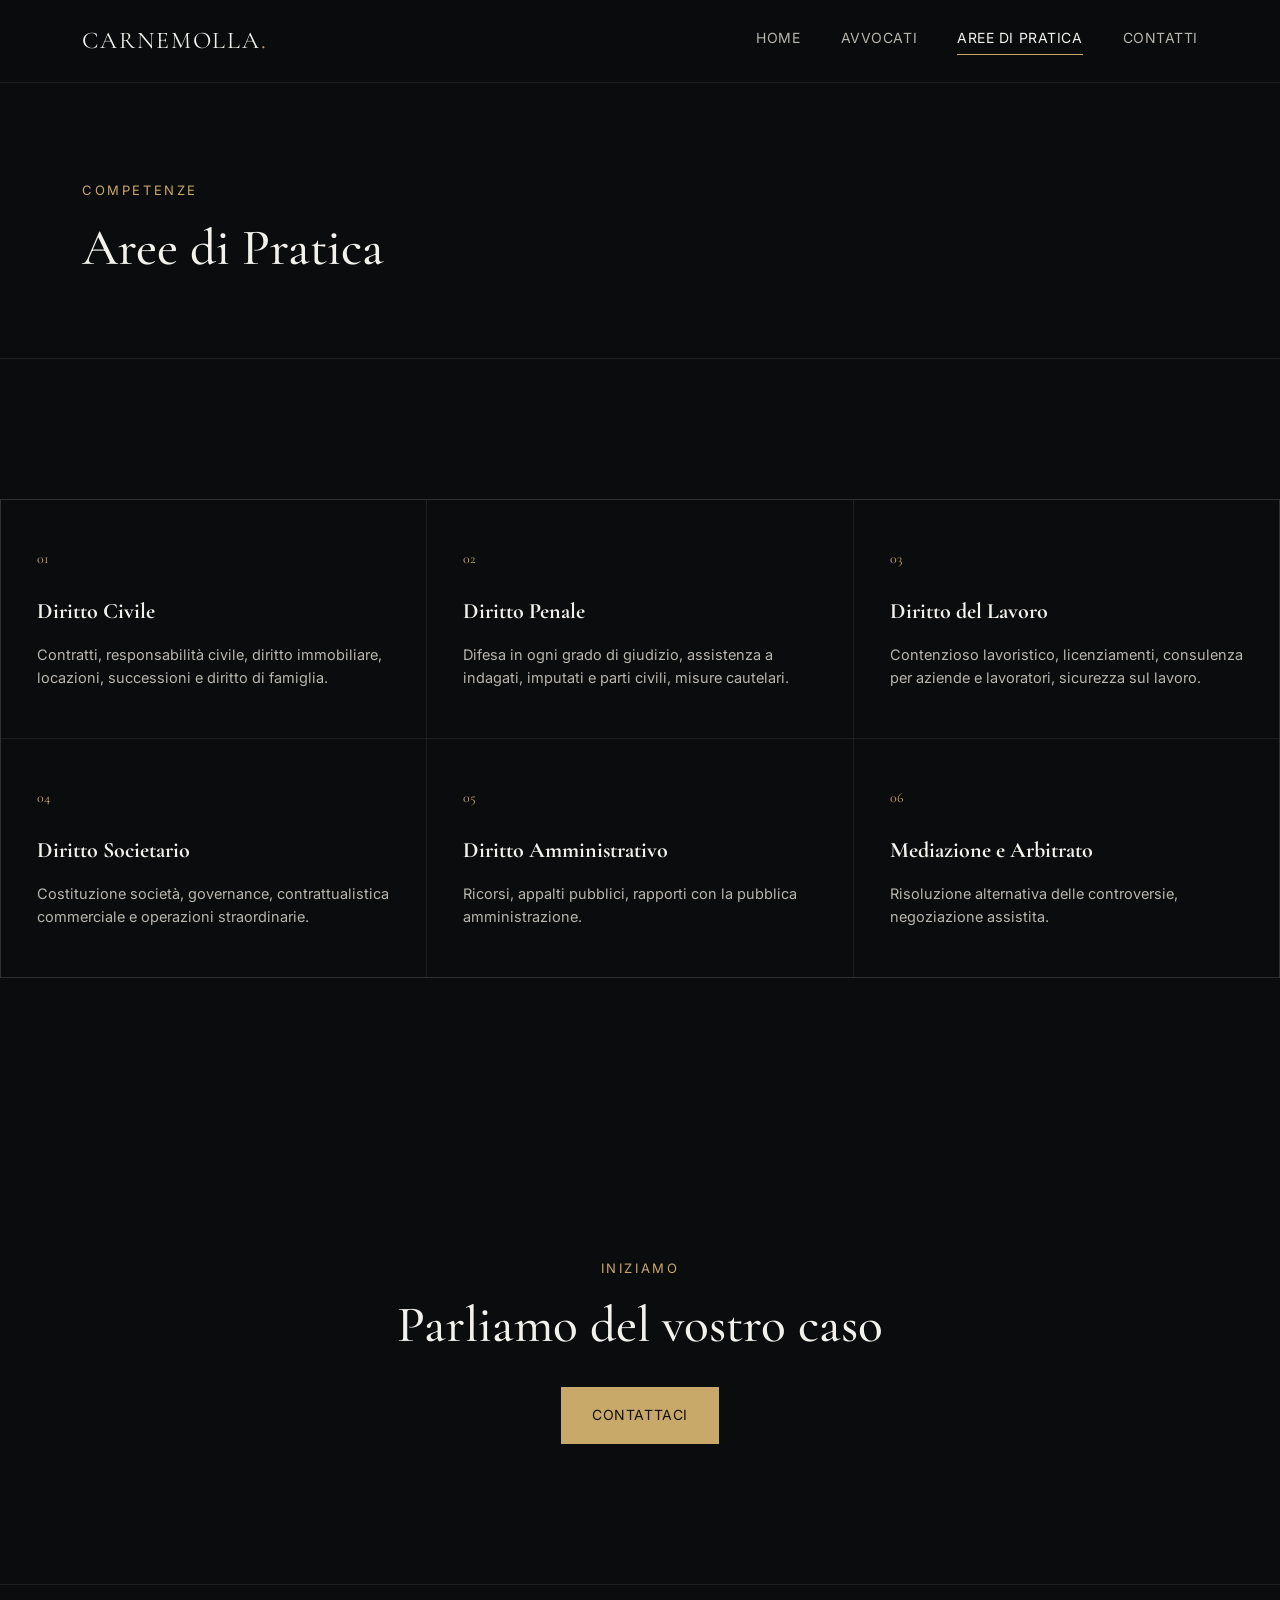
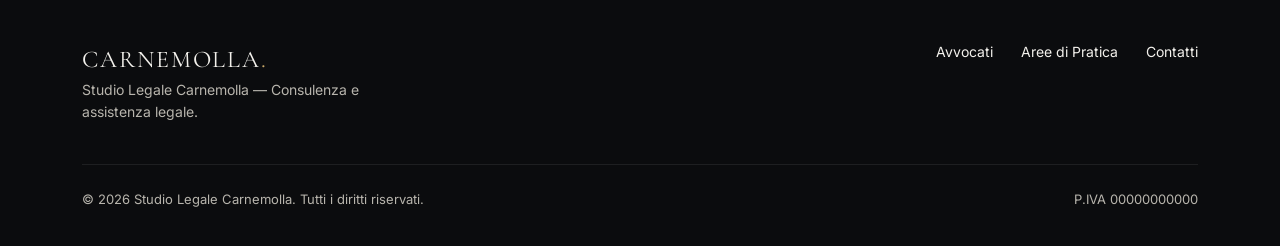
==== aree-di-pratica.html @ fe83323b "Crea sito statico moderno per Studio Legale Carnemolla Aggiunge home, pagina avvocati, aree di prati" ====
<!doctype html>
<html lang="it">
<head>
<meta charset="UTF-8" />
<meta name="viewport" content="width=device-width, initial-scale=1.0" />
<title>Aree di Pratica — Studio Legale Carnemolla</title>
<meta name="description" content="Aree di competenza dello Studio Legale Carnemolla." />
<link rel="preconnect" href="https://fonts.googleapis.com" />
<link href="https://fonts.googleapis.com/css2?family=Cormorant+Garamond:wght@400;500;600&family=Inter:wght@400;500;600&display=swap" rel="stylesheet" />
<link rel="stylesheet" href="css/style.css" />
</head>
<body>

<header>
  <nav class="nav">
    <a href="index.html" class="logo">Carnemolla<span>.</span></a>
    <div class="nav-links">
      <a href="index.html">Home</a>
      <a href="avvocati.html">Avvocati</a>
      <a href="aree-di-pratica.html" class="active">Aree di Pratica</a>
      <a href="contatti.html">Contatti</a>
    </div>
    <button class="nav-toggle" aria-label="Menu"><span></span><span></span><span></span></button>
  </nav>
</header>

<section class="page-header">
  <div class="container">
    <div class="eyebrow">Competenze</div>
    <h1 class="section-title">Aree di Pratica</h1>
  </div>
</section>

<section>
  <div class="areas-grid">
    <div class="area-card reveal">
      <div class="area-num">01</div>
      <h3>Diritto Civile</h3>
      <p>Contratti, responsabilità civile, diritto immobiliare, locazioni, successioni e diritto di famiglia.</p>
    </div>
    <div class="area-card reveal">
      <div class="area-num">02</div>
      <h3>Diritto Penale</h3>
      <p>Difesa in ogni grado di giudizio, assistenza a indagati, imputati e parti civili, misure cautelari.</p>
    </div>
    <div class="area-card reveal">
      <div class="area-num">03</div>
      <h3>Diritto del Lavoro</h3>
      <p>Contenzioso lavoristico, licenziamenti, consulenza per aziende e lavoratori, sicurezza sul lavoro.</p>
    </div>
    <div class="area-card reveal">
      <div class="area-num">04</div>
      <h3>Diritto Societario</h3>
      <p>Costituzione società, governance, contrattualistica commerciale e operazioni straordinarie.</p>
    </div>
    <div class="area-card reveal">
      <div class="area-num">05</div>
      <h3>Diritto Amministrativo</h3>
      <p>Ricorsi, appalti pubblici, rapporti con la pubblica amministrazione.</p>
    </div>
    <div class="area-card reveal">
      <div class="area-num">06</div>
      <h3>Mediazione e Arbitrato</h3>
      <p>Risoluzione alternativa delle controversie, negoziazione assistita.</p>
    </div>
  </div>
</section>

<section class="cta">
  <div class="container">
    <div class="reveal">
      <div class="eyebrow">Iniziamo</div>
      <h2 class="section-title">Parliamo del vostro caso</h2>
      <div class="cta-actions">
        <a href="contatti.html" class="btn btn-primary">Contattaci</a>
      </div>
    </div>
  </div>
</section>

<footer>
  <div class="container">
    <div class="footer-grid">
      <div>
        <a href="index.html" class="logo">Carnemolla<span>.</span></a>
        <p>Studio Legale Carnemolla — Consulenza e assistenza legale.</p>
      </div>
      <div class="footer-links">
        <a href="avvocati.html">Avvocati</a>
        <a href="aree-di-pratica.html">Aree di Pratica</a>
        <a href="contatti.html">Contatti</a>
      </div>
    </div>
    <div class="footer-bottom">
      <span>&copy; 2026 Studio Legale Carnemolla. Tutti i diritti riservati.</span>
      <span>P.IVA 00000000000</span>
    </div>
  </div>
</footer>

<script src="js/main.js"></script>
</body>
</html>
---- css/style.css ----
:root {
  --bg: #0b0c0e;
  --bg-soft: #121316;
  --ink: #f3f1ec;
  --ink-dim: #b8b5ad;
  --gold: #c9a96a;
  --line: rgba(255, 255, 255, 0.08);
  --max-w: 1180px;
  --serif: "Cormorant Garamond", Georgia, serif;
  --sans: "Inter", -apple-system, system-ui, sans-serif;
}

* { margin: 0; padding: 0; box-sizing: border-box; }

html { scroll-behavior: smooth; }

body {
  background: var(--bg);
  color: var(--ink);
  font-family: var(--sans);
  font-size: 16px;
  line-height: 1.6;
  -webkit-font-smoothing: antialiased;
}

img { max-width: 100%; display: block; }

a { color: inherit; text-decoration: none; }

.container {
  max-width: var(--max-w);
  margin: 0 auto;
  padding: 0 32px;
}

/* ---------- Header ---------- */
header {
  position: fixed;
  top: 0;
  left: 0;
  right: 0;
  z-index: 100;
  background: rgba(11, 12, 14, 0.7);
  backdrop-filter: blur(14px);
  border-bottom: 1px solid var(--line);
  transition: background 0.3s ease;
}

.nav {
  display: flex;
  align-items: center;
  justify-content: space-between;
  padding: 22px 32px;
  max-width: var(--max-w);
  margin: 0 auto;
}

.logo {
  font-family: var(--serif);
  font-size: 24px;
  letter-spacing: 0.08em;
  text-transform: uppercase;
}

.logo span { color: var(--gold); }

.nav-links {
  display: flex;
  gap: 40px;
  font-size: 14px;
  letter-spacing: 0.04em;
  text-transform: uppercase;
}

.nav-links a {
  position: relative;
  padding-bottom: 6px;
  color: var(--ink-dim);
  transition: color 0.25s ease;
}

.nav-links a:hover,
.nav-links a.active { color: var(--ink); }

.nav-links a::after {
  content: "";
  position: absolute;
  left: 0; bottom: 0;
  width: 0; height: 1px;
  background: var(--gold);
  transition: width 0.25s ease;
}

.nav-links a:hover::after,
.nav-links a.active::after { width: 100%; }

.nav-toggle {
  display: none;
  flex-direction: column;
  gap: 5px;
  cursor: pointer;
  background: none;
  border: none;
}
.nav-toggle span {
  width: 26px; height: 1px;
  background: var(--ink);
}

/* ---------- Hero ---------- */
.hero {
  min-height: 100vh;
  display: flex;
  align-items: center;
  position: relative;
  overflow: hidden;
  padding-top: 100px;
}

.hero::before {
  content: "";
  position: absolute;
  inset: 0;
  background:
    radial-gradient(circle at 80% 20%, rgba(201, 169, 106, 0.12), transparent 60%),
    radial-gradient(circle at 10% 80%, rgba(201, 169, 106, 0.08), transparent 55%);
  pointer-events: none;
}

.hero-content {
  max-width: var(--max-w);
  margin: 0 auto;
  padding: 0 32px;
  position: relative;
}

.hero-eyebrow {
  font-size: 13px;
  letter-spacing: 0.2em;
  text-transform: uppercase;
  color: var(--gold);
  margin-bottom: 24px;
  opacity: 0;
  animation: fadeUp 0.8s ease forwards;
  animation-delay: 0.1s;
}

.hero h1 {
  font-family: var(--serif);
  font-weight: 500;
  font-size: clamp(44px, 7vw, 92px);
  line-height: 1.05;
  max-width: 880px;
  opacity: 0;
  animation: fadeUp 0.9s ease forwards;
  animation-delay: 0.25s;
}

.hero h1 em { color: var(--gold); font-style: normal; }

.hero p {
  margin-top: 28px;
  max-width: 520px;
  color: var(--ink-dim);
  font-size: 18px;
  opacity: 0;
  animation: fadeUp 0.9s ease forwards;
  animation-delay: 0.4s;
}

.hero-actions {
  margin-top: 44px;
  display: flex;
  gap: 20px;
  opacity: 0;
  animation: fadeUp 0.9s ease forwards;
  animation-delay: 0.55s;
}

@keyframes fadeUp {
  from { opacity: 0; transform: translateY(24px); }
  to { opacity: 1; transform: translateY(0); }
}

.btn {
  display: inline-flex;
  align-items: center;
  gap: 10px;
  padding: 16px 30px;
  font-size: 14px;
  letter-spacing: 0.04em;
  text-transform: uppercase;
  border: 1px solid var(--ink);
  transition: all 0.3s ease;
}

.btn-primary {
  background: var(--gold);
  border-color: var(--gold);
  color: #14120a;
}
.btn-primary:hover { background: transparent; color: var(--gold); }

.btn-ghost { color: var(--ink); }
.btn-ghost:hover { background: var(--ink); color: var(--bg); }

.scroll-cue {
  position: absolute;
  bottom: 40px;
  left: 32px;
  display: flex;
  align-items: center;
  gap: 12px;
  font-size: 12px;
  letter-spacing: 0.15em;
  text-transform: uppercase;
  color: var(--ink-dim);
}
.scroll-cue::before {
  content: "";
  width: 1px;
  height: 36px;
  background: linear-gradient(var(--gold), transparent);
}

/* ---------- Section base ---------- */
section { padding: 140px 0; }

.eyebrow {
  font-size: 13px;
  letter-spacing: 0.2em;
  text-transform: uppercase;
  color: var(--gold);
  margin-bottom: 18px;
}

.section-title {
  font-family: var(--serif);
  font-weight: 500;
  font-size: clamp(32px, 4vw, 52px);
  max-width: 700px;
  line-height: 1.15;
}

.section-intro {
  display: flex;
  justify-content: space-between;
  align-items: flex-end;
  gap: 40px;
  margin-bottom: 80px;
  flex-wrap: wrap;
}

.section-intro p {
  max-width: 380px;
  color: var(--ink-dim);
}

/* ---------- Reveal animation ---------- */
.reveal {
  opacity: 0;
  transform: translateY(30px);
  transition: opacity 0.8s ease, transform 0.8s ease;
}
.reveal.is-visible { opacity: 1; transform: translateY(0); }

/* ---------- Team grid ---------- */
.team-grid {
  display: grid;
  grid-template-columns: repeat(3, 1fr);
  gap: 2px;
  background: var(--line);
}

.team-card {
  background: var(--bg);
  padding: 0;
  position: relative;
  overflow: hidden;
}

.team-photo {
  aspect-ratio: 3/4;
  background: linear-gradient(160deg, #1c1d21, #0e0f11);
  display: flex;
  align-items: center;
  justify-content: center;
  position: relative;
  overflow: hidden;
}

.team-photo img {
  width: 100%; height: 100%;
  object-fit: cover;
  filter: grayscale(15%);
  transition: transform 0.6s ease, filter 0.6s ease;
}

.team-card:hover .team-photo img {
  transform: scale(1.05);
  filter: grayscale(0%);
}

.team-photo .placeholder-mark {
  font-family: var(--serif);
  font-size: 80px;
  color: rgba(255,255,255,0.08);
}

.team-info { padding: 32px 28px 40px; }

.team-info h3 {
  font-family: var(--serif);
  font-size: 26px;
  margin-bottom: 6px;
}

.team-role {
  color: var(--gold);
  font-size: 13px;
  letter-spacing: 0.1em;
  text-transform: uppercase;
  margin-bottom: 16px;
}

.team-bio { color: var(--ink-dim); font-size: 15px; }

/* ---------- Practice areas ---------- */
.areas-grid {
  display: grid;
  grid-template-columns: repeat(3, 1fr);
  gap: 1px;
  background: var(--line);
  border: 1px solid var(--line);
}

.area-card {
  background: var(--bg);
  padding: 48px 36px;
  transition: background 0.3s ease;
}

.area-card:hover { background: var(--bg-soft); }

.area-num {
  font-family: var(--serif);
  color: var(--gold);
  font-size: 14px;
  margin-bottom: 24px;
}

.area-card h3 {
  font-family: var(--serif);
  font-size: 22px;
  margin-bottom: 14px;
}

.area-card p { color: var(--ink-dim); font-size: 14.5px; }

/* ---------- Stats band ---------- */
.stats {
  border-top: 1px solid var(--line);
  border-bottom: 1px solid var(--line);
  padding: 80px 0;
}
.stats-grid {
  display: grid;
  grid-template-columns: repeat(4, 1fr);
  gap: 40px;
  text-align: center;
}
.stat-num {
  font-family: var(--serif);
  font-size: 48px;
  color: var(--gold);
}
.stat-label {
  margin-top: 8px;
  font-size: 13px;
  letter-spacing: 0.08em;
  text-transform: uppercase;
  color: var(--ink-dim);
}

/* ---------- CTA ---------- */
.cta {
  text-align: center;
}
.cta .section-title { margin: 0 auto 32px; }
.cta-actions { display: flex; justify-content: center; gap: 20px; }

/* ---------- Contact ---------- */
.contact-grid {
  display: grid;
  grid-template-columns: 1.1fr 0.9fr;
  gap: 80px;
}

.contact-info h3 {
  font-family: var(--serif);
  font-size: 22px;
  margin: 36px 0 10px;
}
.contact-info h3:first-child { margin-top: 0; }
.contact-info p { color: var(--ink-dim); }
.contact-info a:hover { color: var(--gold); }

form { display: flex; flex-direction: column; gap: 22px; }

.field { display: flex; flex-direction: column; gap: 8px; }

.field label {
  font-size: 12px;
  letter-spacing: 0.1em;
  text-transform: uppercase;
  color: var(--ink-dim);
}

.field input,
.field textarea {
  background: transparent;
  border: none;
  border-bottom: 1px solid var(--line);
  color: var(--ink);
  font-family: var(--sans);
  font-size: 16px;
  padding: 10px 0;
  resize: none;
  transition: border-color 0.3s ease;
}

.field input:focus,
.field textarea:focus {
  outline: none;
  border-color: var(--gold);
}

/* ---------- Footer ---------- */
footer {
  border-top: 1px solid var(--line);
  padding: 56px 0 36px;
}
.footer-grid {
  display: flex;
  justify-content: space-between;
  align-items: flex-start;
  flex-wrap: wrap;
  gap: 32px;
}
.footer-grid .logo { margin-bottom: 14px; }
.footer-grid p { color: var(--ink-dim); font-size: 14px; max-width: 320px; }
.footer-links { display: flex; gap: 28px; font-size: 14px; }
.footer-bottom {
  margin-top: 40px;
  padding-top: 24px;
  border-top: 1px solid var(--line);
  display: flex;
  justify-content: space-between;
  color: var(--ink-dim);
  font-size: 13px;
  flex-wrap: wrap;
  gap: 12px;
}

/* ---------- Page header (sub-pages) ---------- */
.page-header {
  padding: 180px 0 80px;
  border-bottom: 1px solid var(--line);
}

/* ---------- Responsive ---------- */
@media (max-width: 900px) {
  .nav-links {
    display: none;
    position: absolute;
    top: 100%;
    left: 0;
    right: 0;
    flex-direction: column;
    gap: 0;
    background: var(--bg-soft);
    border-bottom: 1px solid var(--line);
  }
  .nav-links a {
    padding: 18px 32px;
    border-top: 1px solid var(--line);
  }
  .nav-links--open { display: flex; }
  .nav-toggle { display: flex; }
  .team-grid, .areas-grid { grid-template-columns: 1fr; }
  .contact-grid { grid-template-columns: 1fr; gap: 56px; }
  .stats-grid { grid-template-columns: repeat(2, 1fr); }
  section { padding: 90px 0; }
}

@media (max-width: 560px) {
  .nav { padding: 18px 20px; }
  .container { padding: 0 20px; }
  .hero-actions { flex-direction: column; }
}
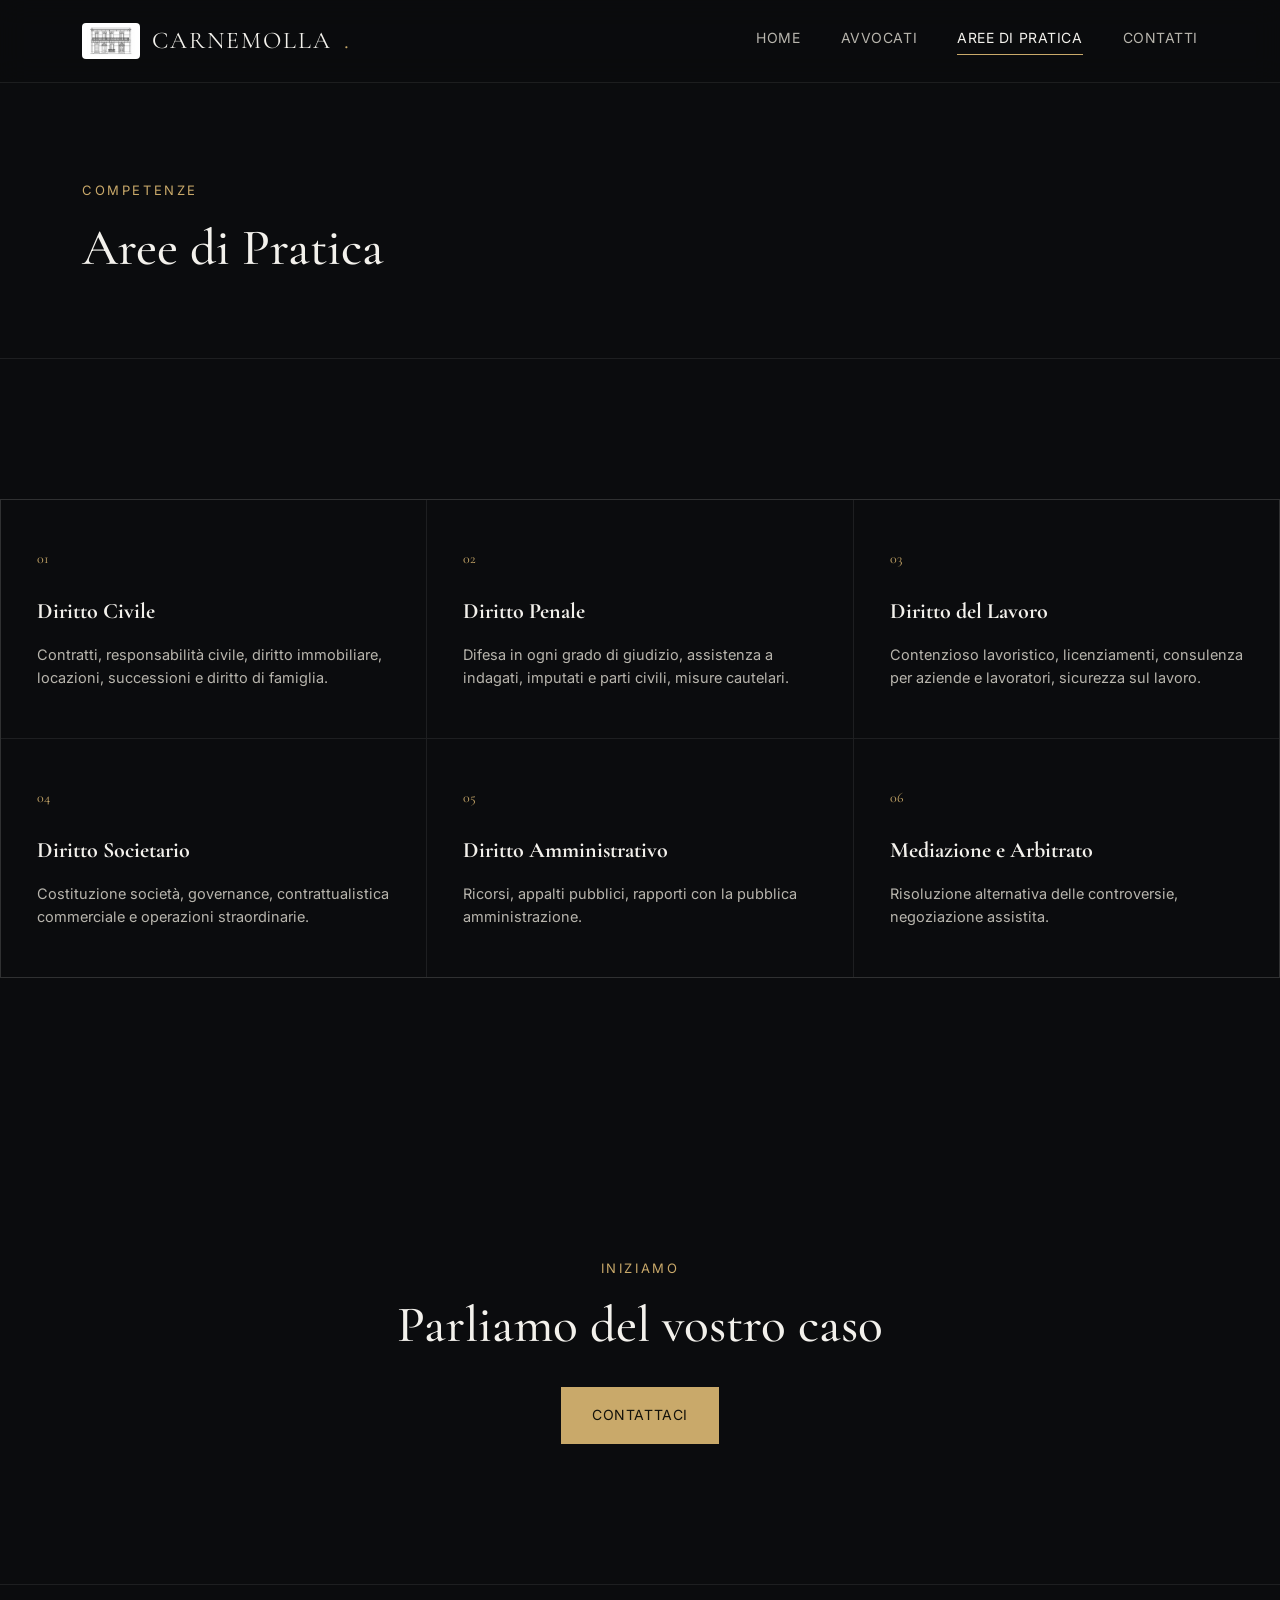
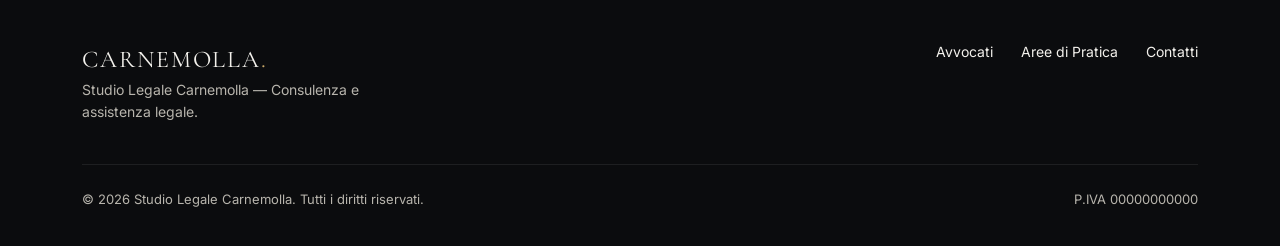
==== commit cc213c8f: "Aggiunge foto reali degli avvocati e logo dello studio Scarica da Google Drive e integra le foto di " ====
--- a/aree-di-pratica.html
+++ b/aree-di-pratica.html
@@ -13,7 +13,7 @@
 
 <header>
   <nav class="nav">
-    <a href="index.html" class="logo">Carnemolla<span>.</span></a>
+    <a href="index.html" class="logo logo--brand"><img src="assets/img/logo.png" alt="Studio Legale Carnemolla" class="logo-img" />Carnemolla<span>.</span></a>
     <div class="nav-links">
       <a href="index.html">Home</a>
       <a href="avvocati.html">Avvocati</a>
--- a/css/style.css
+++ b/css/style.css
@@ -63,6 +63,20 @@
 }
 
 .logo span { color: var(--gold); }
+
+.logo--brand {
+  display: flex;
+  align-items: center;
+  gap: 12px;
+}
+
+.logo-img {
+  height: 36px;
+  width: auto;
+  background: #fff;
+  border-radius: 4px;
+  padding: 3px 5px;
+}
 
 .nav-links {
   display: flex;
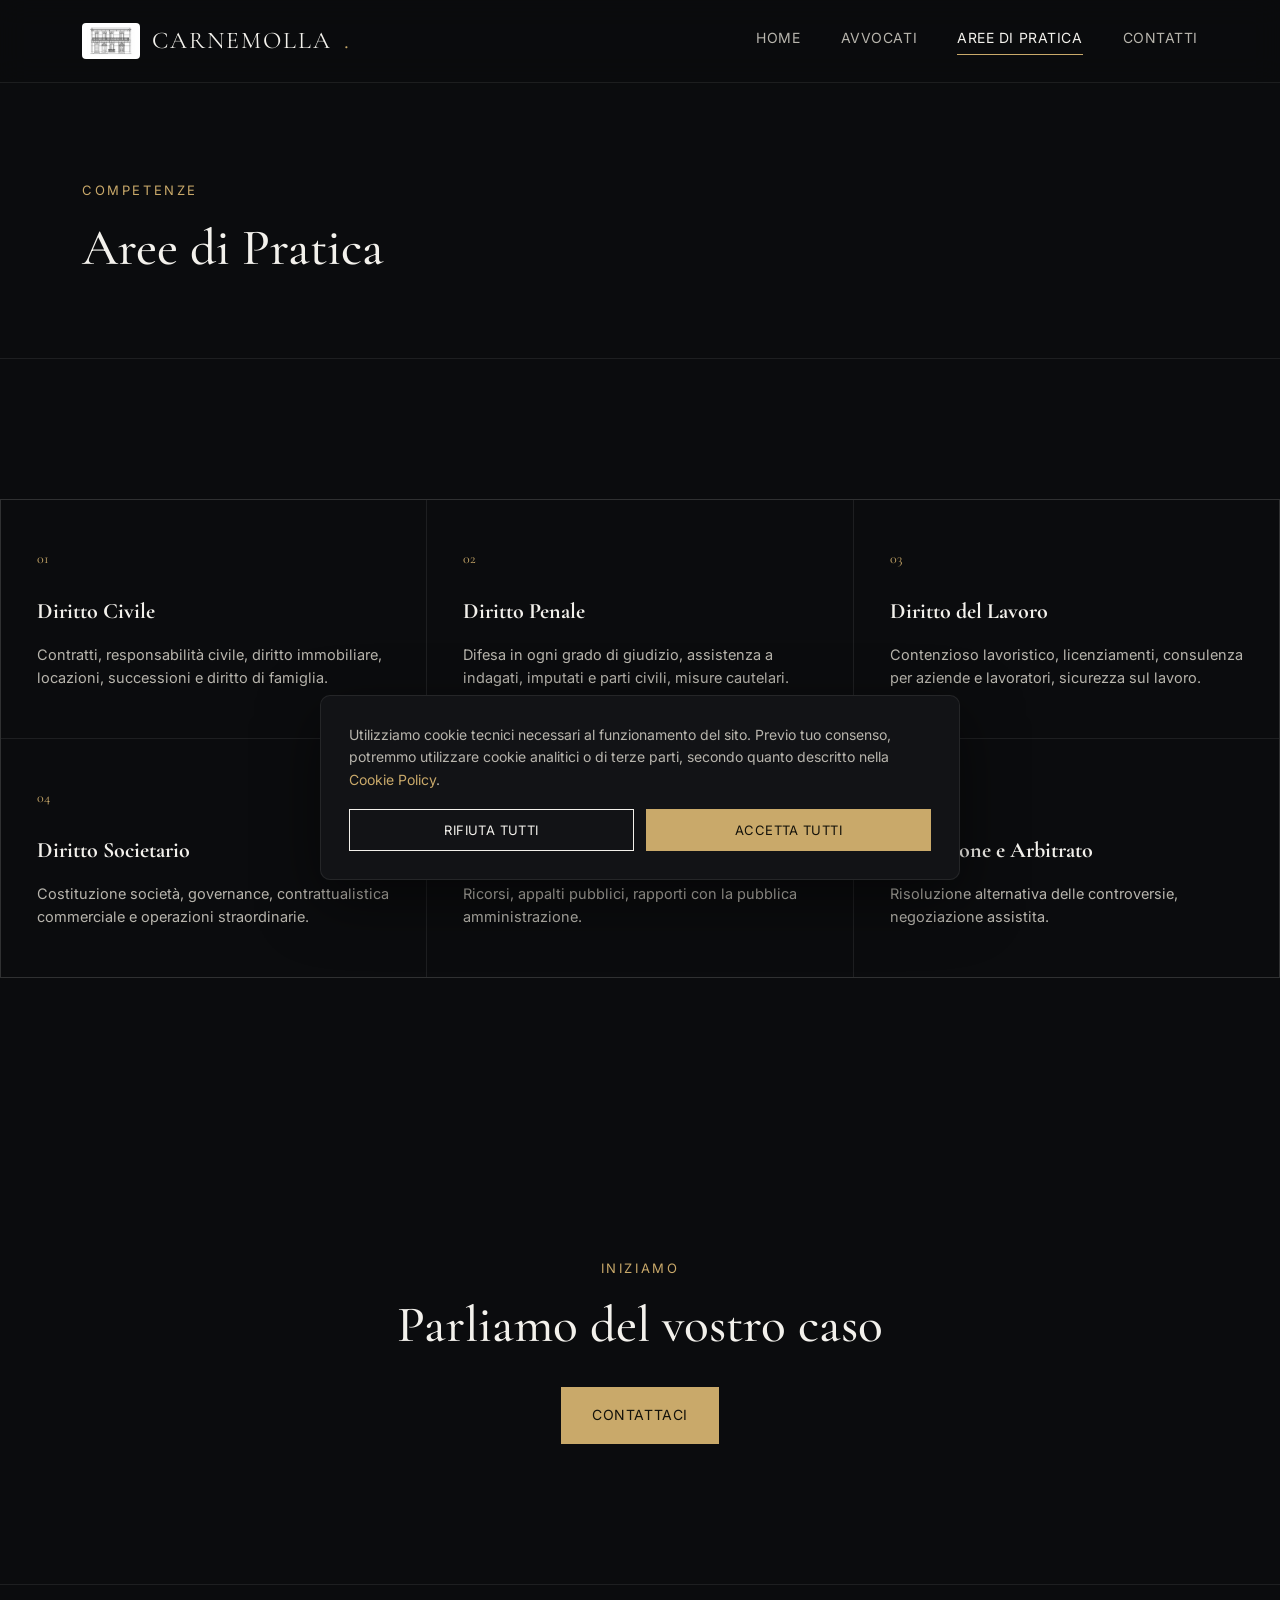
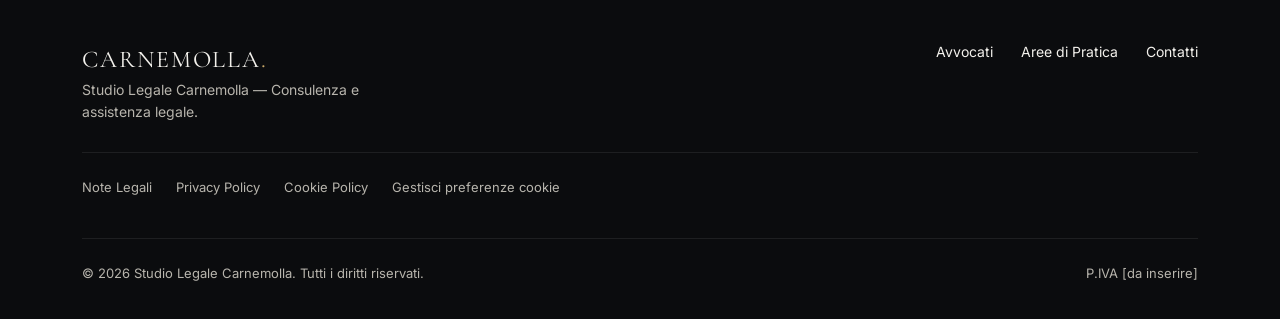
==== commit 533f3832: "Aggiunge testi legali obbligatori e banner cookie conforme Introduce le pagine Note Legali (dati soc" ====
--- a/aree-di-pratica.html
+++ b/aree-di-pratica.html
@@ -8,6 +8,7 @@
 <link rel="preconnect" href="https://fonts.googleapis.com" />
 <link href="https://fonts.googleapis.com/css2?family=Cormorant+Garamond:wght@400;500;600&family=Inter:wght@400;500;600&display=swap" rel="stylesheet" />
 <link rel="stylesheet" href="css/style.css" />
+<link rel="stylesheet" href="css/legal.css" />
 </head>
 <body>
 
@@ -91,9 +92,15 @@
         <a href="contatti.html">Contatti</a>
       </div>
     </div>
+    <div class="footer-legal">
+      <a href="note-legali.html">Note Legali</a>
+      <a href="privacy.html">Privacy Policy</a>
+      <a href="cookie-policy.html">Cookie Policy</a>
+      <button type="button" id="manage-cookies" class="footer-legal-btn">Gestisci preferenze cookie</button>
+    </div>
     <div class="footer-bottom">
       <span>&copy; 2026 Studio Legale Carnemolla. Tutti i diritti riservati.</span>
-      <span>P.IVA 00000000000</span>
+      <span>P.IVA [da inserire]</span>
     </div>
   </div>
 </footer>
--- a/css/style.css
+++ b/css/style.css
@@ -339,6 +339,23 @@
 
 .team-bio { color: var(--ink-dim); font-size: 15px; }
 
+.team-contact {
+  display: flex;
+  flex-direction: column;
+  gap: 6px;
+  margin-top: 20px;
+  padding-top: 20px;
+  border-top: 1px solid var(--line);
+  font-size: 14px;
+}
+
+.team-contact a {
+  color: var(--ink-dim);
+  transition: color 0.25s ease;
+}
+
+.team-contact a:hover { color: var(--gold); }
+
 /* ---------- Practice areas ---------- */
 .areas-grid {
   display: grid;
@@ -416,7 +433,8 @@
   margin: 36px 0 10px;
 }
 .contact-info h3:first-child { margin-top: 0; }
-.contact-info p { color: var(--ink-dim); }
+.contact-info p { color: var(--ink-dim); margin-bottom: 14px; }
+.contact-info p:last-of-type { margin-bottom: 0; }
 .contact-info a:hover { color: var(--gold); }
 
 form { display: flex; flex-direction: column; gap: 22px; }
@@ -448,6 +466,27 @@
   outline: none;
   border-color: var(--gold);
 }
+
+.field--checkbox { flex-direction: row; }
+
+.checkbox-label {
+  display: flex;
+  align-items: flex-start;
+  gap: 12px;
+  font-size: 13.5px;
+  color: var(--ink-dim);
+  cursor: pointer;
+}
+
+.checkbox-label input[type="checkbox"] {
+  margin-top: 3px;
+  width: 16px;
+  height: 16px;
+  accent-color: var(--gold);
+  flex-shrink: 0;
+}
+
+.checkbox-label a { color: var(--gold); }
 
 /* ---------- Footer ---------- */
 footer {
--- a/css/legal.css
+++ b/css/legal.css
@@ -0,0 +1,155 @@
+.legal-content {
+  padding: 80px 0 140px;
+}
+
+.legal-content article {
+  max-width: 760px;
+  margin-bottom: 56px;
+}
+
+.legal-content h2 {
+  font-family: var(--serif);
+  font-weight: 500;
+  font-size: 26px;
+  margin-bottom: 18px;
+  color: var(--ink);
+}
+
+.legal-content h3 {
+  font-family: var(--serif);
+  font-weight: 500;
+  font-size: 19px;
+  margin: 24px 0 12px;
+  color: var(--gold);
+}
+
+.legal-content p {
+  color: var(--ink-dim);
+  margin-bottom: 14px;
+  font-size: 15.5px;
+}
+
+.legal-content a { color: var(--gold); text-decoration: underline; text-decoration-color: rgba(201,169,106,0.4); }
+.legal-content a:hover { text-decoration-color: var(--gold); }
+
+.legal-list {
+  list-style: disc;
+  padding-left: 22px;
+  color: var(--ink-dim);
+  margin-bottom: 14px;
+  font-size: 15.5px;
+}
+.legal-list li { margin-bottom: 8px; }
+
+.legal-table {
+  width: 100%;
+  max-width: 900px;
+  border-collapse: collapse;
+  margin: 20px 0;
+  font-size: 14px;
+}
+.legal-table th, .legal-table td {
+  border: 1px solid var(--line);
+  padding: 12px 14px;
+  text-align: left;
+  vertical-align: top;
+  color: var(--ink-dim);
+}
+.legal-table th {
+  color: var(--ink);
+  font-weight: 600;
+  background: var(--bg-soft);
+}
+
+.legal-updated {
+  color: var(--ink-dim);
+  font-size: 13px;
+  letter-spacing: 0.04em;
+  border-top: 1px solid var(--line);
+  padding-top: 24px;
+}
+
+.footer-legal {
+  display: flex;
+  gap: 24px;
+  flex-wrap: wrap;
+  margin-top: 28px;
+  padding-top: 24px;
+  border-top: 1px solid var(--line);
+  font-size: 13px;
+}
+
+.footer-legal a, .footer-legal-btn {
+  color: var(--ink-dim);
+}
+.footer-legal a:hover, .footer-legal-btn:hover { color: var(--gold); }
+
+.footer-legal-btn {
+  background: none;
+  border: none;
+  cursor: pointer;
+  font-family: var(--sans);
+  font-size: 13px;
+  padding: 0;
+}
+
+/* ---------- Cookie banner ---------- */
+#cookie-banner {
+  position: fixed;
+  left: 20px;
+  right: 20px;
+  bottom: 20px;
+  z-index: 1000;
+  max-width: 640px;
+  margin: 0 auto;
+  background: var(--bg-soft);
+  border: 1px solid var(--line);
+  border-radius: 10px;
+  padding: 28px;
+  box-shadow: 0 20px 60px rgba(0,0,0,0.5);
+}
+
+#cookie-banner[hidden] { display: none; }
+
+#cookie-banner p {
+  color: var(--ink-dim);
+  font-size: 14px;
+  margin-bottom: 18px;
+}
+
+#cookie-banner a { color: var(--gold); }
+
+.cookie-actions {
+  display: flex;
+  gap: 12px;
+  flex-wrap: wrap;
+}
+
+.cookie-actions button {
+  flex: 1;
+  min-width: 130px;
+  padding: 12px 18px;
+  font-size: 13px;
+  letter-spacing: 0.03em;
+  text-transform: uppercase;
+  border: 1px solid var(--ink);
+  background: transparent;
+  color: var(--ink);
+  cursor: pointer;
+  transition: all 0.25s ease;
+  font-family: var(--sans);
+}
+
+.cookie-actions button:hover { background: var(--ink); color: var(--bg); }
+
+.cookie-actions .btn-accept {
+  background: var(--gold);
+  border-color: var(--gold);
+  color: #14120a;
+}
+.cookie-actions .btn-accept:hover { background: transparent; color: var(--gold); }
+
+@media (max-width: 560px) {
+  #cookie-banner { left: 12px; right: 12px; bottom: 12px; padding: 20px; }
+  .cookie-actions { flex-direction: column; }
+}
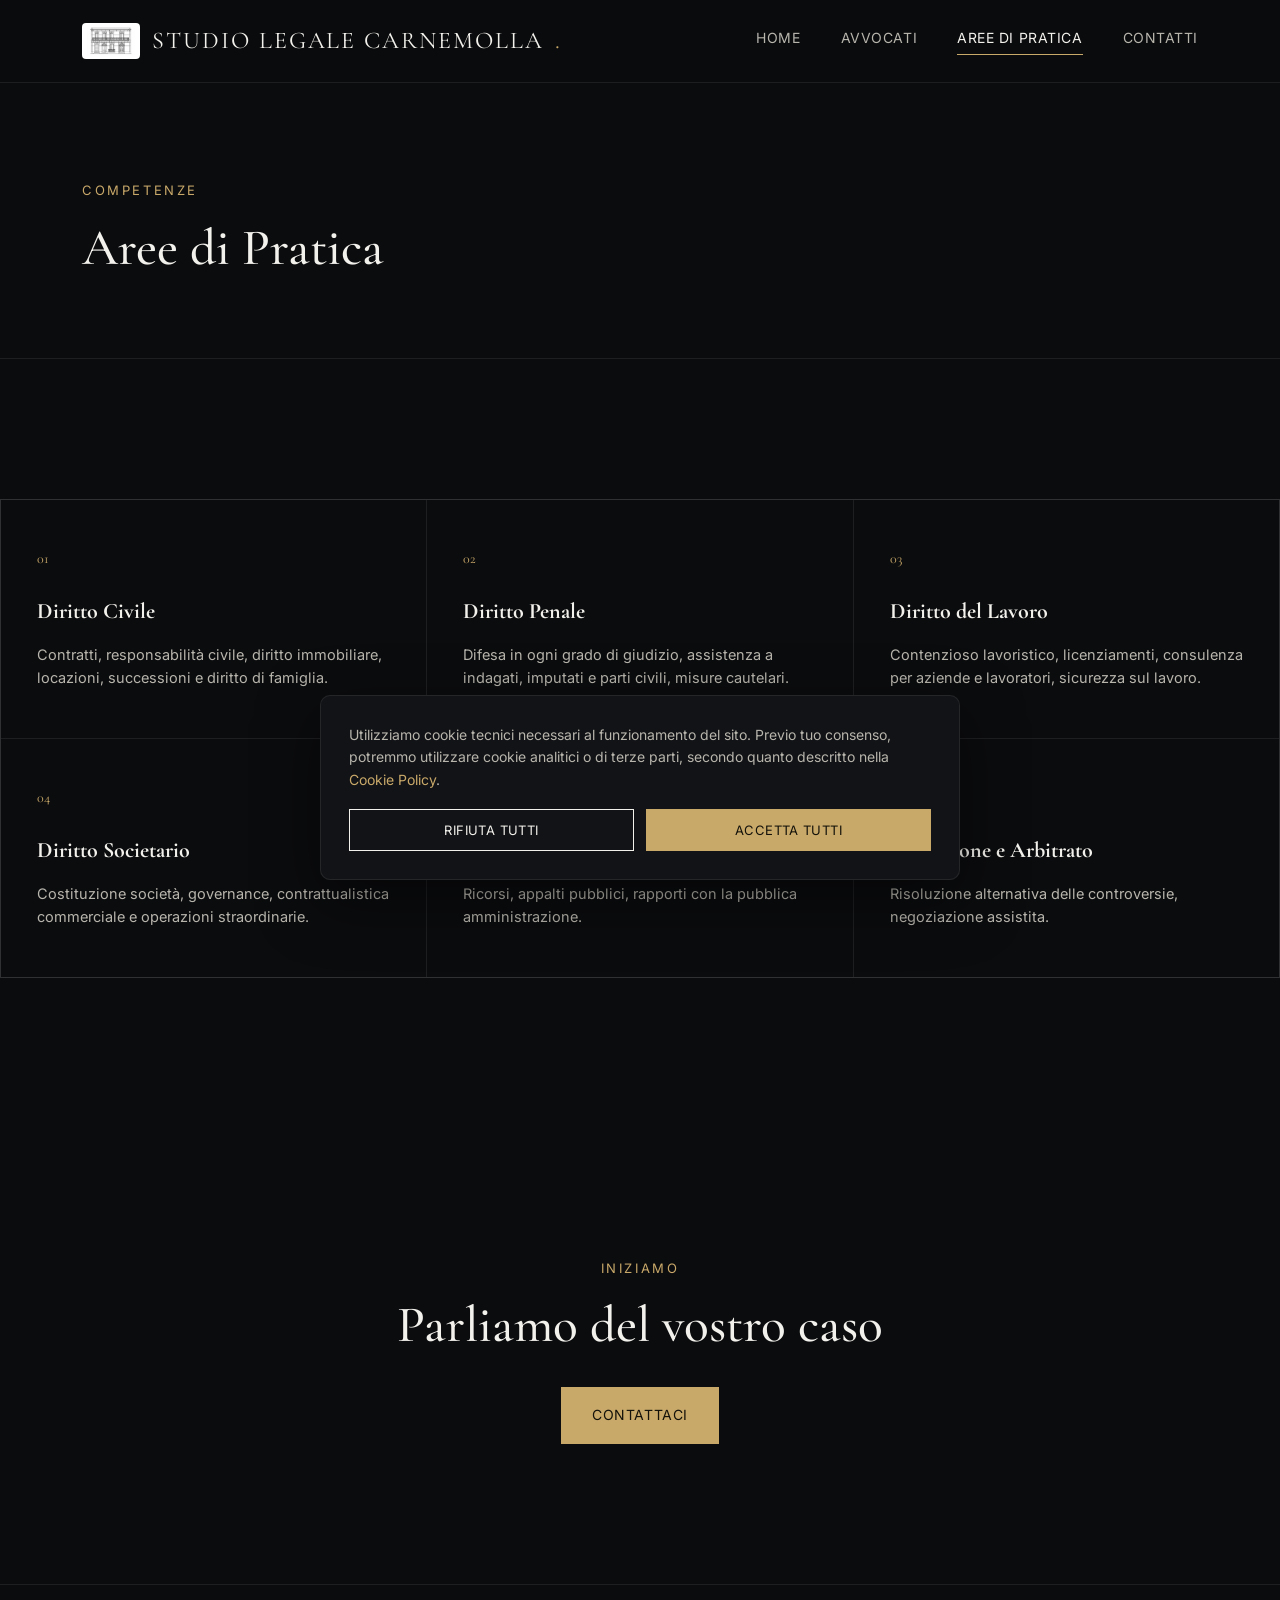
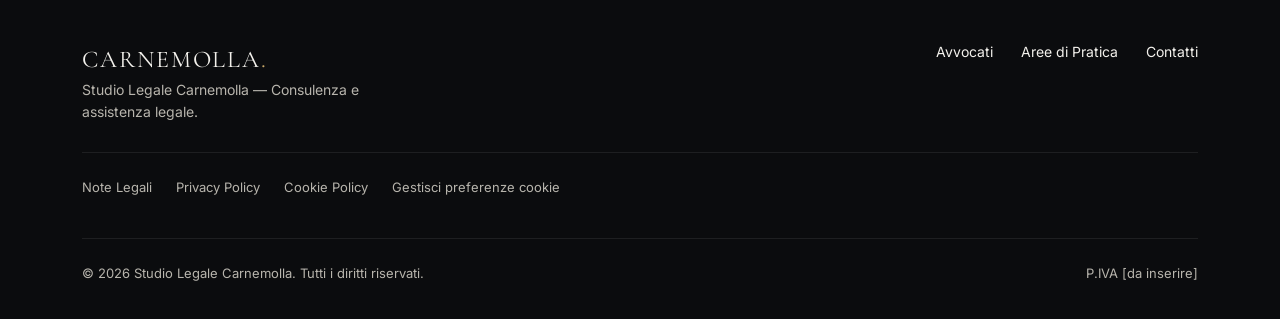
==== commit 01f6fd68: "Cambia intestazione header da 'Carnemolla.' a 'Studio Legale Carnemolla'" ====
--- a/aree-di-pratica.html
+++ b/aree-di-pratica.html
@@ -14,7 +14,7 @@
 
 <header>
   <nav class="nav">
-    <a href="index.html" class="logo logo--brand"><img src="assets/img/logo.png" alt="Studio Legale Carnemolla" class="logo-img" />Carnemolla<span>.</span></a>
+    <a href="index.html" class="logo logo--brand"><img src="assets/img/logo.png" alt="Studio Legale Carnemolla" class="logo-img" />Studio Legale Carnemolla<span>.</span></a>
     <div class="nav-links">
       <a href="index.html">Home</a>
       <a href="avvocati.html">Avvocati</a>
--- a/css/style.css
+++ b/css/style.css
@@ -60,6 +60,7 @@
   font-size: 24px;
   letter-spacing: 0.08em;
   text-transform: uppercase;
+  white-space: nowrap;
 }
 
 .logo span { color: var(--gold); }
@@ -549,5 +550,16 @@
 @media (max-width: 560px) {
   .nav { padding: 18px 20px; }
   .container { padding: 0 20px; }
+  .logo--brand { font-size: 17px; }
+  .logo-img { height: 28px; }
   .hero-actions { flex-direction: column; }
-}
+  .hero-actions .btn { width: 100%; justify-content: center; }
+  .cta-actions { flex-direction: column; width: 100%; }
+  .cta-actions .btn { width: 100%; justify-content: center; }
+  .footer-grid { flex-direction: column; }
+  .footer-links { flex-wrap: wrap; gap: 16px; }
+  .footer-bottom { flex-direction: column; align-items: flex-start; }
+  .scroll-cue { display: none; }
+  section { padding: 70px 0; }
+  .hero { padding-top: 120px; }
+}
--- a/css/legal.css
+++ b/css/legal.css
@@ -41,11 +41,17 @@
 }
 .legal-list li { margin-bottom: 8px; }
 
+.legal-table-wrap {
+  max-width: 900px;
+  overflow-x: auto;
+  margin: 20px 0;
+  -webkit-overflow-scrolling: touch;
+}
+
 .legal-table {
   width: 100%;
-  max-width: 900px;
+  min-width: 560px;
   border-collapse: collapse;
-  margin: 20px 0;
   font-size: 14px;
 }
 .legal-table th, .legal-table td {
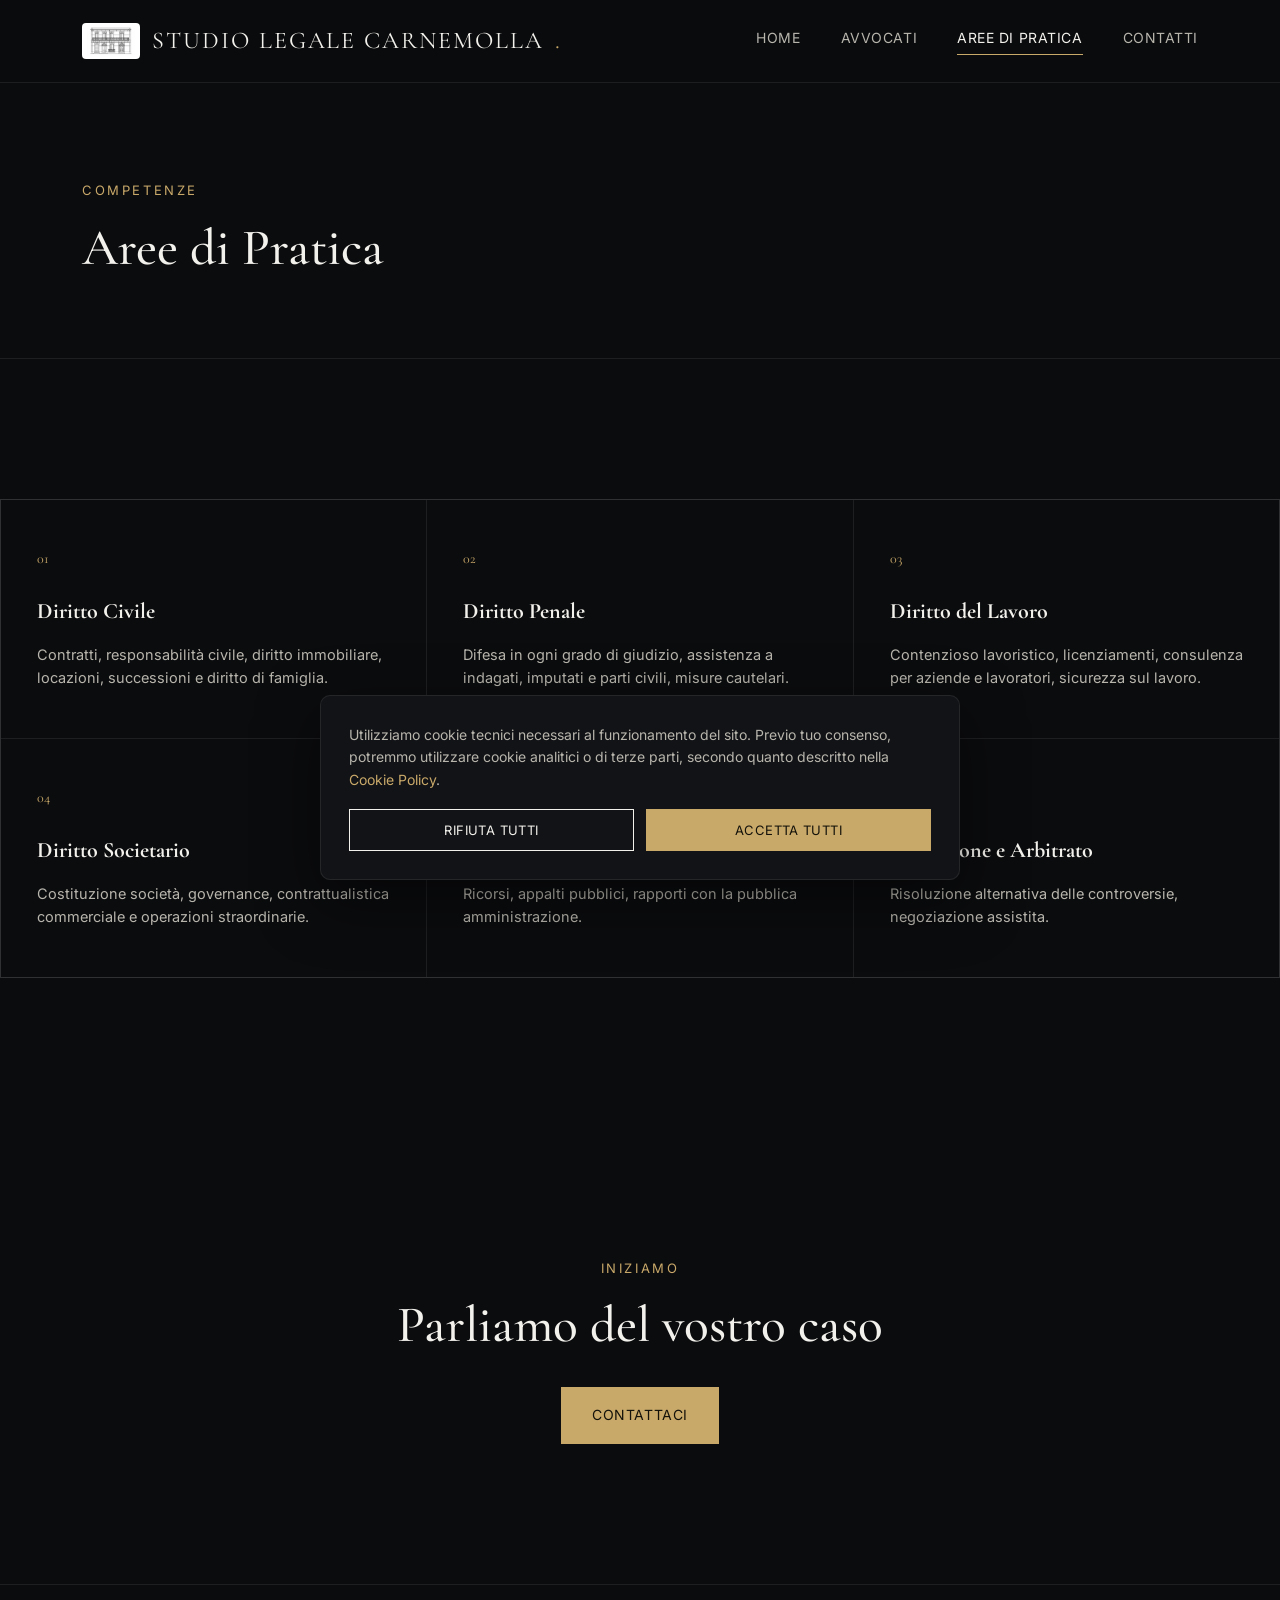
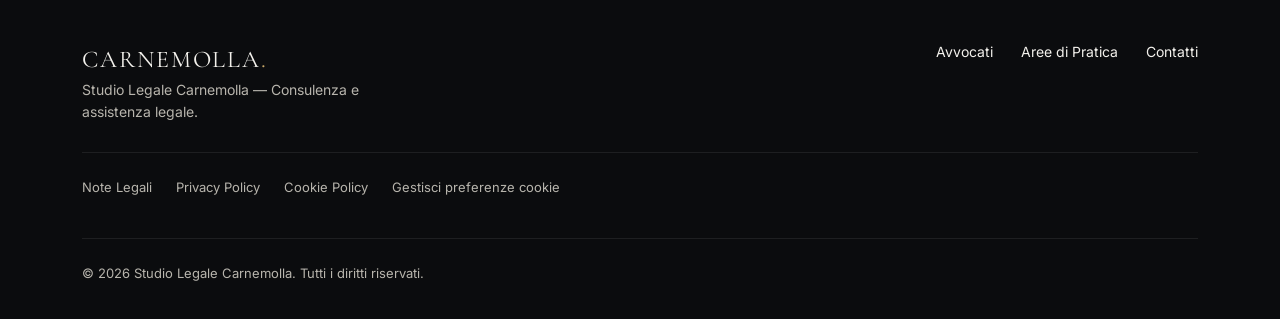
==== commit e92d179d: "Mostra foto Gabriele integralmente, rimuove riferimenti P.IVA, aggiorna bio Gabriele" ====
--- a/aree-di-pratica.html
+++ b/aree-di-pratica.html
@@ -100,7 +100,6 @@
     </div>
     <div class="footer-bottom">
       <span>&copy; 2026 Studio Legale Carnemolla. Tutti i diritti riservati.</span>
-      <span>P.IVA [da inserire]</span>
     </div>
   </div>
 </footer>
--- a/css/style.css
+++ b/css/style.css
@@ -314,6 +314,15 @@
 .team-card:hover .team-photo img {
   transform: scale(1.05);
   filter: grayscale(0%);
+}
+
+.team-photo img[alt="Avv. Gabriele Carnemolla"] {
+  object-fit: contain;
+  background: linear-gradient(160deg, #1c1d21, #0e0f11);
+}
+
+.team-card:hover .team-photo img[alt="Avv. Gabriele Carnemolla"] {
+  transform: none;
 }
 
 .team-photo .placeholder-mark {
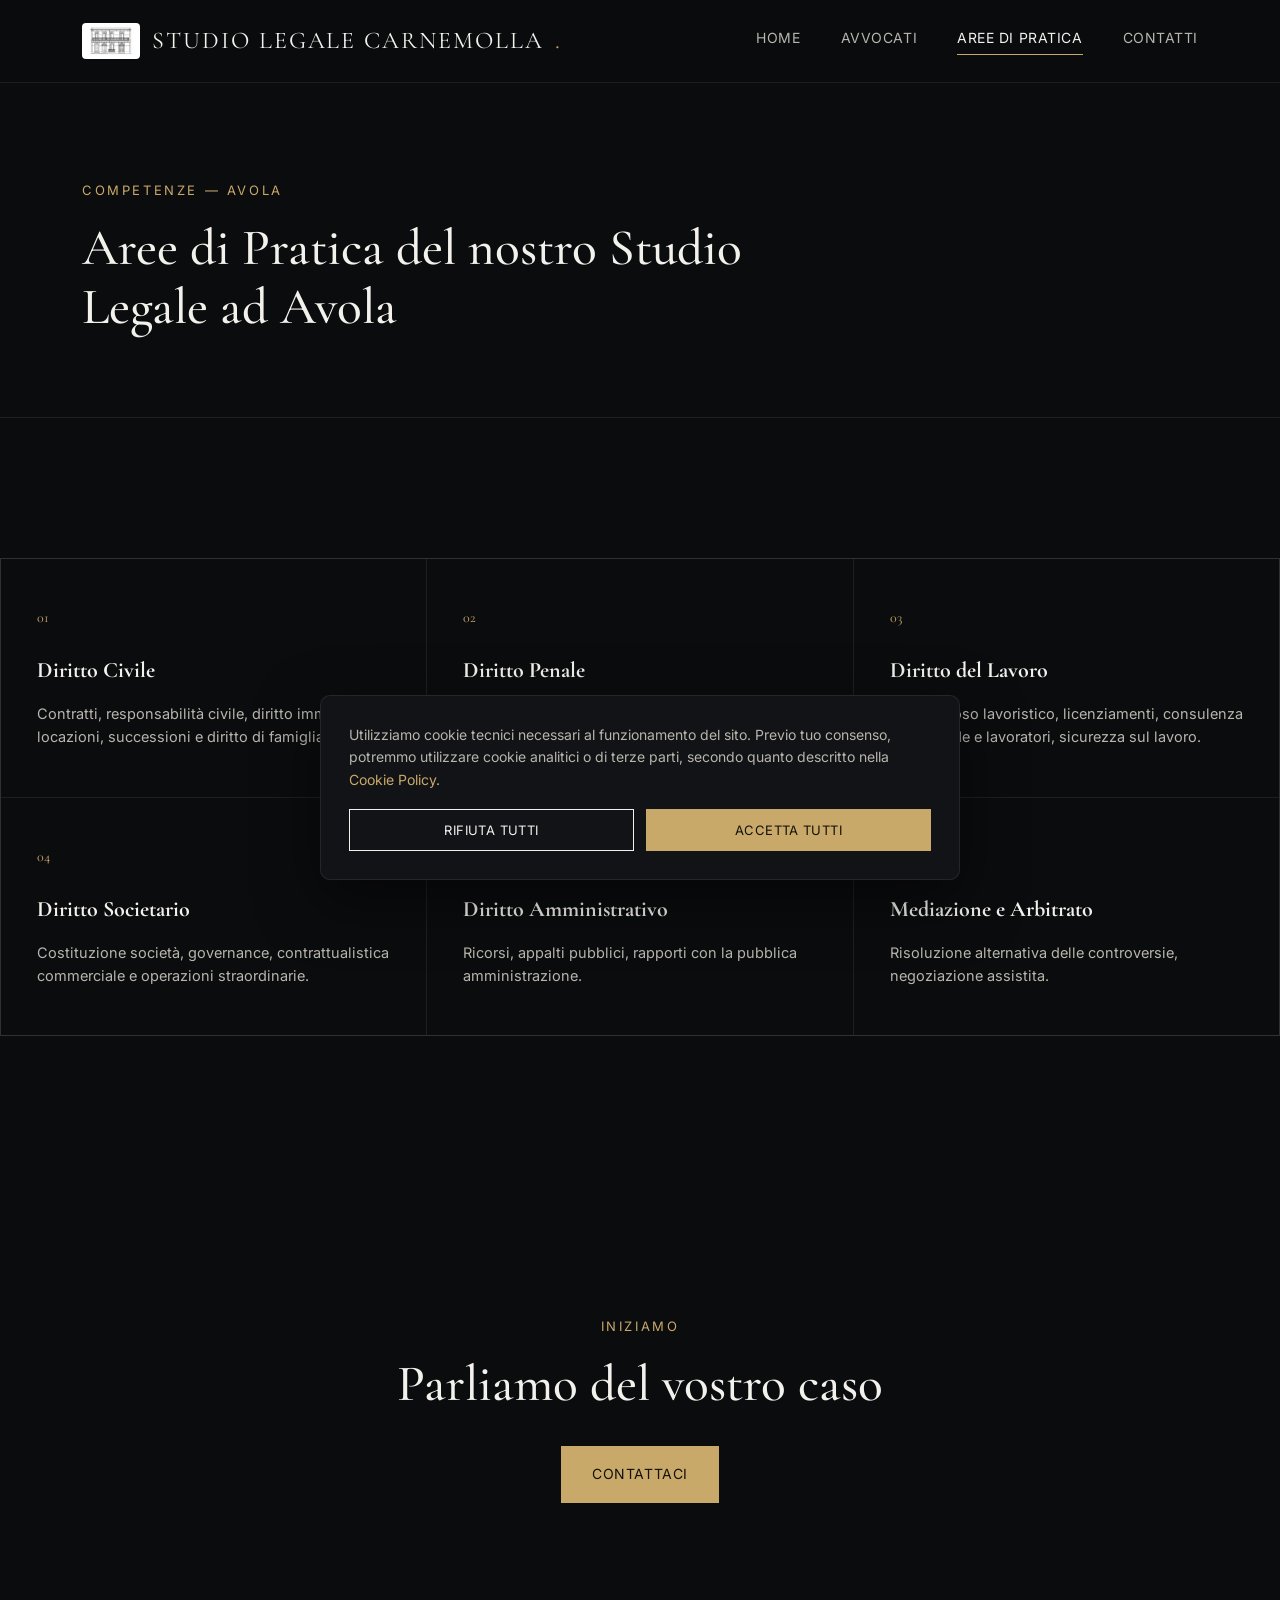
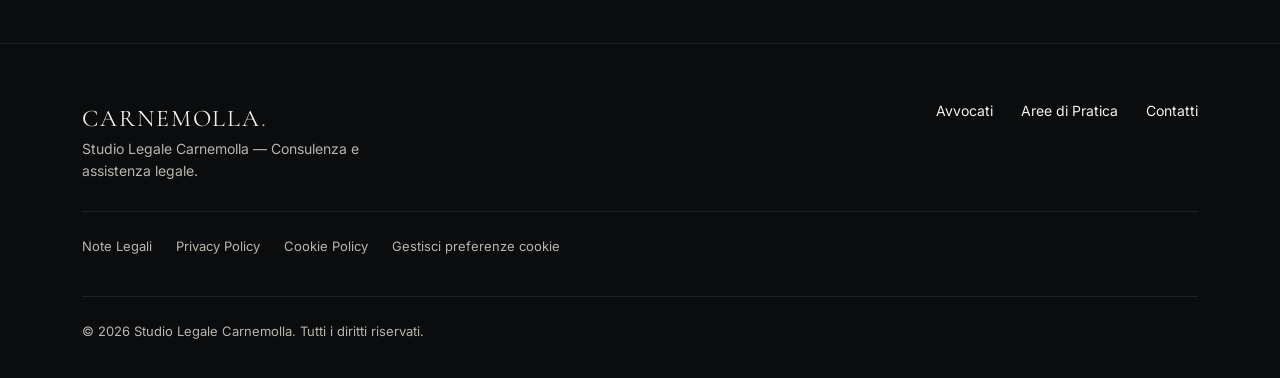
==== commit b715d984: "Ottimizzazione SEO: meta tag, dati strutturati JSON-LD, sitemap, robots.txt e llms.txt per le keywor" ====
--- a/aree-di-pratica.html
+++ b/aree-di-pratica.html
@@ -3,12 +3,33 @@
 <head>
 <meta charset="UTF-8" />
 <meta name="viewport" content="width=device-width, initial-scale=1.0" />
-<title>Aree di Pratica — Studio Legale Carnemolla</title>
-<meta name="description" content="Aree di competenza dello Studio Legale Carnemolla." />
+<title>Aree di Pratica | Avvocato Avola e Siracusa — Studio Legale Carnemolla</title>
+<meta name="description" content="Le aree di competenza dello Studio Legale Carnemolla, avvocati ad Avola (SR): diritto civile, penale, del lavoro, societario, amministrativo, mediazione. Assistenza legale ad Avola e Siracusa." />
+<meta name="keywords" content="avvocato Avola, avvocato Siracusa, studio legale Avola, diritto civile Avola, diritto penale Avola" />
+<link rel="canonical" href="https://www.carnemolla.eu/aree-di-pratica.html" />
+<meta name="robots" content="index, follow" />
+<meta property="og:type" content="website" />
+<meta property="og:locale" content="it_IT" />
+<meta property="og:site_name" content="Studio Legale Carnemolla" />
+<meta property="og:title" content="Aree di Pratica | Avvocato Avola e Siracusa — Studio Legale Carnemolla" />
+<meta property="og:description" content="Diritto civile, penale, del lavoro, societario, amministrativo e mediazione: le aree di competenza dello Studio Legale Carnemolla ad Avola." />
+<meta property="og:url" content="https://www.carnemolla.eu/aree-di-pratica.html" />
+<meta property="og:image" content="https://www.carnemolla.eu/assets/img/logo.png" />
+<meta name="twitter:card" content="summary_large_image" />
 <link rel="preconnect" href="https://fonts.googleapis.com" />
 <link href="https://fonts.googleapis.com/css2?family=Cormorant+Garamond:wght@400;500;600&family=Inter:wght@400;500;600&display=swap" rel="stylesheet" />
 <link rel="stylesheet" href="css/style.css" />
 <link rel="stylesheet" href="css/legal.css" />
+<script type="application/ld+json">
+{
+  "@context": "https://schema.org",
+  "@type": "BreadcrumbList",
+  "itemListElement": [
+    { "@type": "ListItem", "position": 1, "name": "Home", "item": "https://www.carnemolla.eu/" },
+    { "@type": "ListItem", "position": 2, "name": "Aree di Pratica", "item": "https://www.carnemolla.eu/aree-di-pratica.html" }
+  ]
+}
+</script>
 </head>
 <body>
 
@@ -27,8 +48,8 @@
 
 <section class="page-header">
   <div class="container">
-    <div class="eyebrow">Competenze</div>
-    <h1 class="section-title">Aree di Pratica</h1>
+    <div class="eyebrow">Competenze — Avola</div>
+    <h1 class="section-title">Aree di Pratica del nostro Studio Legale ad Avola</h1>
   </div>
 </section>
 
--- a/css/style.css
+++ b/css/style.css
@@ -497,6 +497,12 @@
 }
 
 .checkbox-label a { color: var(--gold); }
+
+.form-status {
+  font-size: 13.5px;
+  color: var(--ink-dim);
+  margin-top: 4px;
+}
 
 /* ---------- Footer ---------- */
 footer {
